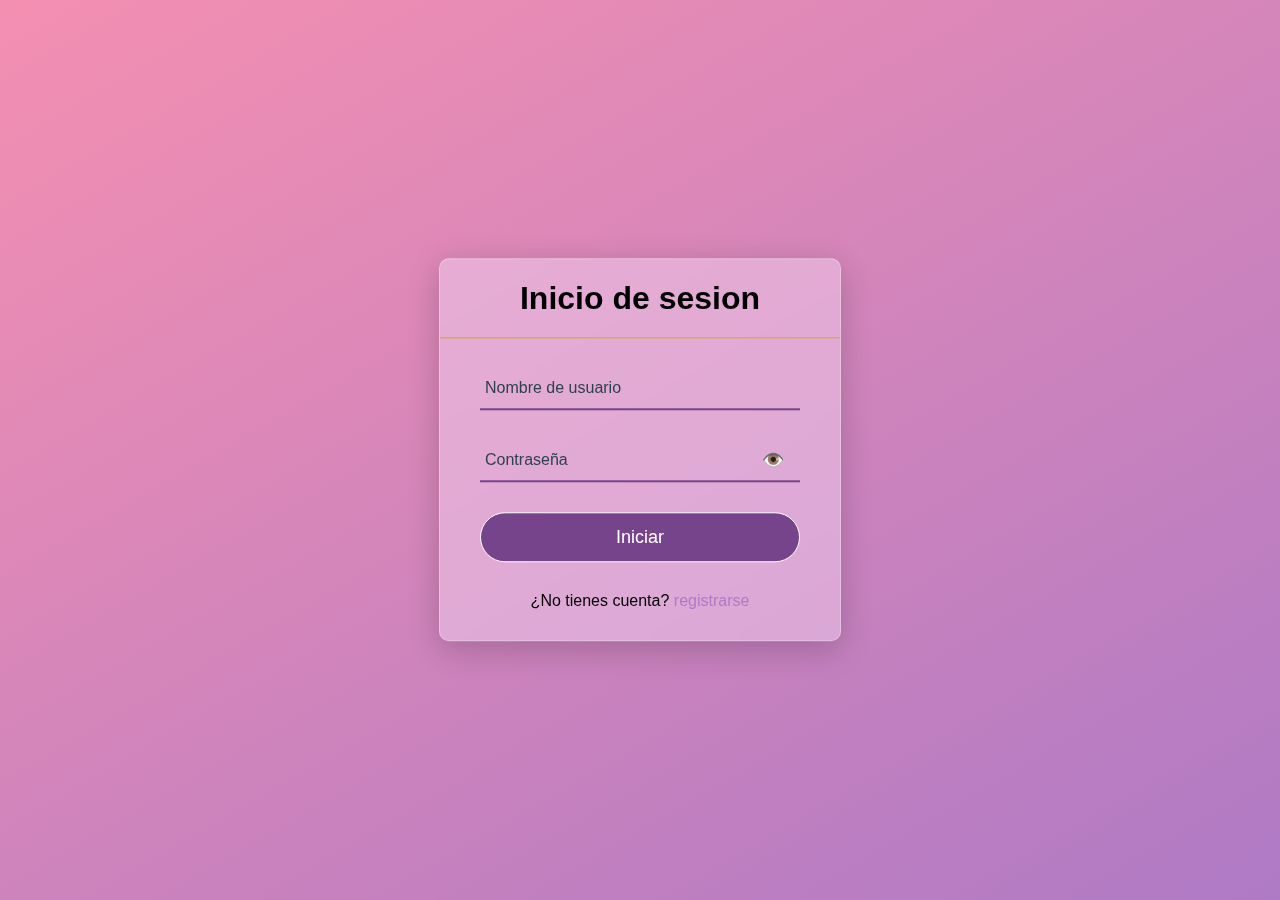
==== index.html @ bb05c60d "Add files via upload" ====
<!DOCTYPE html>
<html lang="es">
<head>
    <title>NoteIt</title>
    <link rel="stylesheet" href="css/styles.css">
 
</head>
<body>
    <div class="formulario">
        <h1>Inicio de sesion</h1>
        <form method="post" action="main.html">
            <div class="form-group username">
                <input type="text" id="username" required>
                <label for="username">Nombre de usuario</label>
            </div>
            <div class="form-group Contraseña">
                <input type="password" id="password" required>
                <label for="password">Contraseña</label>
                <button type="button" onclick="togglePassword()" class="toggle-pass">👁️</button>
            </div>
            <!--si queremos para recordar contraseña seria
            <div class="recordad">¿Olvido su contraseña?</div>-->
        
            <input type="submit" value="Iniciar">
            
            <div class="registrarse">
                ¿No tienes cuenta? <a href="registrarse.html">registrarse</a>
            </div>
        </form>
    </div>
    
    <!-- este script es basicamente JS embebido, no hace falta crear un archivo .js (por ahora)-->
    <script> 
        function togglePassword() { 
          const input = document.getElementById("password");
          input.type = input.type === "password" ? "text" : "password";
        }
      </script>
</body>
</html>
---- css/styles.css ----
/*fondo base*/ 
body {
    margin: 0;
    padding: 0;
    font-family: 'Poppins', sans-serif;
    background: linear-gradient(150deg, #f48fb1, #af7ac5, #d4ac0d);
    background-size: 200% 200%;
    animation: gradientShift 5s ease-in-out infinite alternate;
    height: 100vh;
}
/* keyframes es para crear animaciones, lo uso para q se mueva el fondo*/
@keyframes gradientShift {
    0% {
      background-position: 0% 50%;
    }
    100% {
      background-position: 100% 50%;
    }
  }
/*la cajita de registo*/ 
.formulario {
    position: absolute;
    top: 50%;
    left: 50%;
    transform: translate(-50%, -50%);
    width: 400px;
    backdrop-filter: blur(10px);
    background: rgba(240, 209, 240, 0.486); 
    border: 1px solid rgba(255, 255, 255, 0.3); /* Borde tipo glass */
    border-radius: 10px;
    box-shadow: 0 8px 32px rgba(0, 0, 0, 0.2);
}
/*titulo*/
.formulario h1 {
    text-align: center;
    padding: 0 0 20px;
    border-bottom: 1px solid #d4ac0d;
}

.formulario form {
    padding: 0 40px;
    box-sizing: border-box;
}

.form-group {
    position: relative;
    border-bottom: 2px solid #76448a;
    margin: 30px 0;
}

.form-group input {
    width: 100%;
    padding: 0 30px 0 5px;
    height: 40px;
    border: none;
    background: none;
    outline: none;
    
}

.form-group label {
    position: absolute;
    top: 50%;
    left: 5px;
    color: #2e4053;
    transform: translateY(-50%);
    font-size: 16px;
    pointer-events: none;
    transition: .5s;
}

/*estas dos funciones son para que se mueva el texto cuando lo selecciones*/
.form-group::before {
    content: '';
    position: absolute;
    top: 40px;
    left: 0;
    width: 0%;
    height: 2px;
    background: #76448a;
    transition: .5s;
}

.form-group input:focus ~ label, .form-group input:valid ~ label {
    top: -5px;
    color: #76448a;
}

.form-group input:focus ~ label::before {
    width: 100%;
}
/*para el boton iniciar*/
input[type="submit"] {
    width: 100%;
    height: 50px;
    border: 1px solid;
    background: #76448a;
    border-radius: 25px;
    font-size: 18px;
    color: white;
    cursor: pointer;
    outline: none;
}

input[type="submit"]:hover {
    border-color: #af7ac5;
    transition: .5s;
}

.registrarse {
    margin: 30px 0;
    text-align: center;
    font-size: 16px;
    color: black;
}

.registrarse a {
    color: #af7ac5;
    text-decoration: none;
}

.registrarse a:hover {
    text-decoration: underline;
}

/*ojito a la derecha */
.toggle-pass {
    position: absolute;
    top: 50%;
    right: 10px;
    transform: translateY(-50%);
    background: none;
    border: none;
    font-size: 18px;
    cursor: pointer;
    color: #76448a;
    z-index: 2;
}
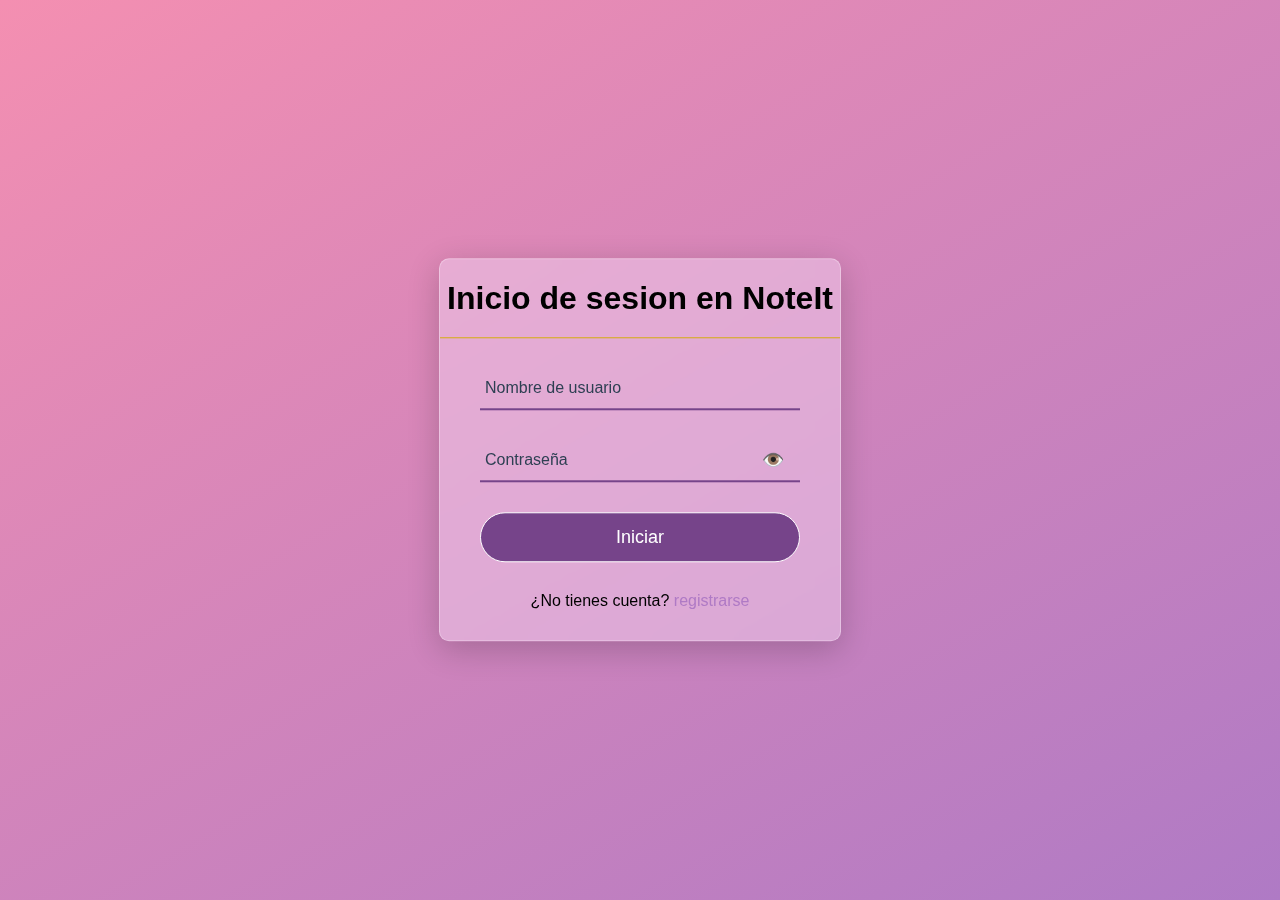
==== commit 2c00b5aa: "Update index.html" ====
--- a/index.html
+++ b/index.html
@@ -7,8 +7,8 @@
 </head>
 <body>
     <div class="formulario">
-        <h1>Inicio de sesion</h1>
-        <form method="post" action="main.html">
+        <h1>Inicio de sesion en NoteIt</h1>
+        <form method="get" action="main.html">  <!-- cambie "post" por "get" ya que el github page no lee POST-->
             <div class="form-group username">
                 <input type="text" id="username" required>
                 <label for="username">Nombre de usuario</label>
@@ -37,4 +37,4 @@
         }
       </script>
 </body>
-</html>+</html>
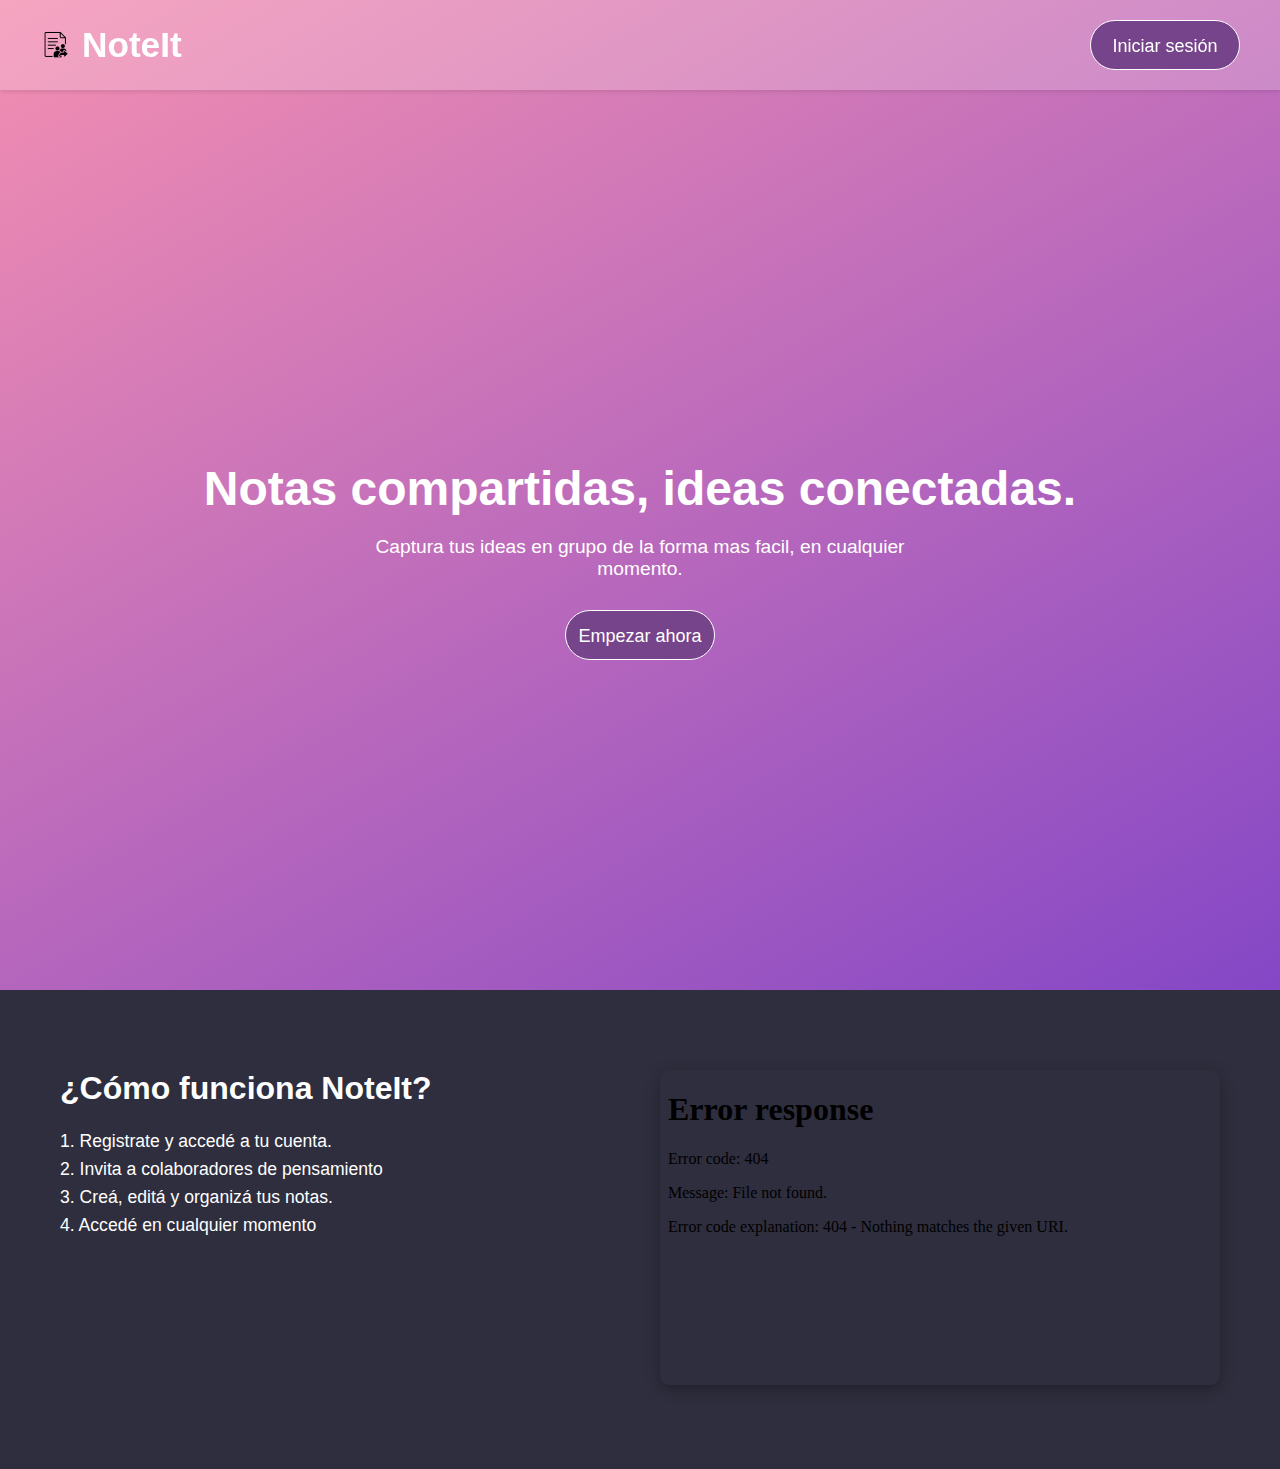
==== commit 908ec355: "Add files via upload" ====
--- a/index.html
+++ b/index.html
@@ -1,40 +1,38 @@
 <!DOCTYPE html>
 <html lang="es">
 <head>
-    <title>NoteIt</title>
+    <meta charset="UTF-8">
+    <title>NoteIt - Inicio</title>
     <link rel="stylesheet" href="css/styles.css">
- 
 </head>
 <body>
-    <div class="formulario">
-        <h1>Inicio de sesion en NoteIt</h1>
-        <form method="get" action="main.html">  <!-- cambie "post" por "get" ya que el github page no lee POST-->
-            <div class="form-group username">
-                <input type="text" id="username" required>
-                <label for="username">Nombre de usuario</label>
-            </div>
-            <div class="form-group Contraseña">
-                <input type="password" id="password" required>
-                <label for="password">Contraseña</label>
-                <button type="button" onclick="togglePassword()" class="toggle-pass">👁️</button>
-            </div>
-            <!--si queremos para recordar contraseña seria
-            <div class="recordad">¿Olvido su contraseña?</div>-->
-        
-            <input type="submit" value="Iniciar">
-            
-            <div class="registrarse">
-                ¿No tienes cuenta? <a href="registrarse.html">registrarse</a>
-            </div>
-        </form>
-    </div>
-    
-    <!-- este script es basicamente JS embebido, no hace falta crear un archivo .js (por ahora)-->
-    <script> 
-        function togglePassword() { 
-          const input = document.getElementById("password");
-          input.type = input.type === "password" ? "text" : "password";
-        }
-      </script>
+    <header class="header">
+        <div class="logo">
+        <img src="images/iconoNoteIt.png" alt="Icono NoteIt" class="logo-icon">
+        <h1>NoteIt</h1></div>
+        <nav>
+            <a href="login.html" class="btn">Iniciar sesión</a>
+        </nav>
+    </header>
+
+    <main class="contenido">
+        <h1>Notas compartidas, ideas conectadas.</h1>
+        <p>Captura tus ideas en grupo de la forma mas facil, en cualquier momento.</p>
+        <a href="registrarse.html" class="btn">Empezar ahora</a>
+    </main>
+    <section class="guia">
+        <div class="guia-texto">
+            <h2>¿Cómo funciona NoteIt?</h2>
+            <p>1. Registrate y accedé a tu cuenta.<br>
+               2. Invita a colaboradores de pensamiento<br>
+               3. Creá, editá y organizá tus notas.<br>
+               4. Accedé en cualquier momento</p>
+        </div>
+        <div class="video-tutorial">
+            <!-- aca va el video -->
+            <iframe width="100%" height="315" src="aa"
+                    title="Video tutorial" frameborder="0" allowfullscreen></iframe>
+        </div>
+    </section>
 </body>
-</html>
+</html>--- a/css/styles.css
+++ b/css/styles.css
@@ -1,12 +1,13 @@
 /*fondo base*/ 
 body {
+    height: 100%;
     margin: 0;
     padding: 0;
     font-family: 'Poppins', sans-serif;
-    background: linear-gradient(150deg, #f48fb1, #af7ac5, #d4ac0d);
+    background: linear-gradient(150deg,#F48FB1, #6633CC, #F9E79F);
     background-size: 200% 200%;
     animation: gradientShift 5s ease-in-out infinite alternate;
-    height: 100vh;
+    min-height: 100vh;
 }
 /* keyframes es para crear animaciones, lo uso para q se mueva el fondo*/
 @keyframes gradientShift {
@@ -17,23 +18,71 @@
       background-position: 100% 50%;
     }
   }
-/*la cajita de registo*/ 
+  h1, h2, p {
+    margin: 0;
+    padding: 0;
+}
+.header {
+    display: flex;
+    justify-content: space-between;
+    align-items: center;
+    padding: 20px 40px;
+    background-color: rgba(255, 255, 255, 0.2);
+    box-shadow: 0 2px 4px rgba(0, 0, 0, 0.1);
+    position: sticky;
+    top: 0;
+    z-index: 1000;
+}
+  .logo h1 {
+    font-size: 2.2rem;
+    color: white;
+    font-weight: bold;
+  }
+  .logo {
+    display: flex;
+    align-items: center;
+    gap: 10px;
+    font-size: 2rem;
+    color: white;
+  }
+  
+  .logo-icon {
+    width: 32px;
+    height: 32px;
+    object-fit: contain;
+  }
+
+  /* === GLOBAL === */
+* {
+    box-sizing: border-box;
+}
+*::before,
+*::after {
+    box-sizing: inherit;
+}
+
+/*login*/ 
+.login-contenedor{
+    display: flex;
+    justify-content: center;
+    align-items: center;
+    padding: 60px 0; /* espacio arriba y abajo para compensar el header */
+    min-height: calc(100vh - 80px);
+  }
 .formulario {
-    position: absolute;
-    top: 50%;
-    left: 50%;
-    transform: translate(-50%, -50%);
+    text-align: center;
     width: 400px;
     backdrop-filter: blur(10px);
     background: rgba(240, 209, 240, 0.486); 
     border: 1px solid rgba(255, 255, 255, 0.3); /* Borde tipo glass */
     border-radius: 10px;
     box-shadow: 0 8px 32px rgba(0, 0, 0, 0.2);
+    padding-bottom: 30px;
 }
 /*titulo*/
 .formulario h1 {
     text-align: center;
-    padding: 0 0 20px;
+    padding: 15px 0 15px;
     border-bottom: 1px solid #d4ac0d;
 }
 
@@ -90,8 +139,8 @@
     width: 100%;
 }
 /*para el boton iniciar*/
-input[type="submit"] {
-    width: 100%;
+.btn {
+    width: 150px;
     height: 50px;
     border: 1px solid;
     background: #76448a;
@@ -100,9 +149,13 @@
     color: white;
     cursor: pointer;
     outline: none;
-}
-
-input[type="submit"]:hover {
+    text-align: center;
+    display: inline-block;
+    line-height: 50px;
+    text-decoration: none;
+}
+
+.btn:hover {
     border-color: #af7ac5;
     transition: .5s;
 }
@@ -122,7 +175,6 @@
 .registrarse a:hover {
     text-decoration: underline;
 }
-
 /*ojito a la derecha */
 .toggle-pass {
     position: absolute;
@@ -135,4 +187,81 @@
     cursor: pointer;
     color: #76448a;
     z-index: 2;
-}+}
+/* === HOMEPAGE === */
+.contenido {
+    min-height: 100vh;
+    padding: 100px 60px 60px;
+    color: white;
+    text-align: center;
+    display: flex;
+    flex-direction: column;
+    justify-content: center;
+    align-items: center;
+}
+
+.contenido h1 {
+    font-size: 3rem;
+    margin-bottom: 20px;
+}
+
+.contenido p {
+    font-size: 1.2rem;
+    margin-bottom: 30px;
+    max-width: 600px;
+}
+
+.guia {
+    background-color: #2e2e3e;
+    color: white;
+    display: flex;
+    flex-wrap: wrap;
+    justify-content: space-between;
+    padding: 80px 60px;
+    gap: 40px;
+}
+
+.guia-texto {
+    flex: 1;
+    min-width: 280px;
+}
+
+.guia-texto h2 {
+    font-size: 2rem;
+    margin-bottom: 20px;
+}
+
+.guia-texto p {
+    font-size: 1.1rem;
+    line-height: 1.6;
+}
+
+.video-tutorial {
+    flex: 1;
+    min-width: 280px;
+}
+
+.video-tutorial iframe {
+    border-radius: 10px;
+    box-shadow: 0 4px 15px rgba(0, 0, 0, 0.3);
+    width: 100%;
+    height: 315px;
+}
+
+/* ojo cerrar abrir*/
+.eye-icon {
+    width: 24px;
+    height: 24px;
+    stroke: #76448a;
+  }
+
+  .hidden {
+    display: none;
+  }
+  
+
+
+ 
+  
+  
+  
